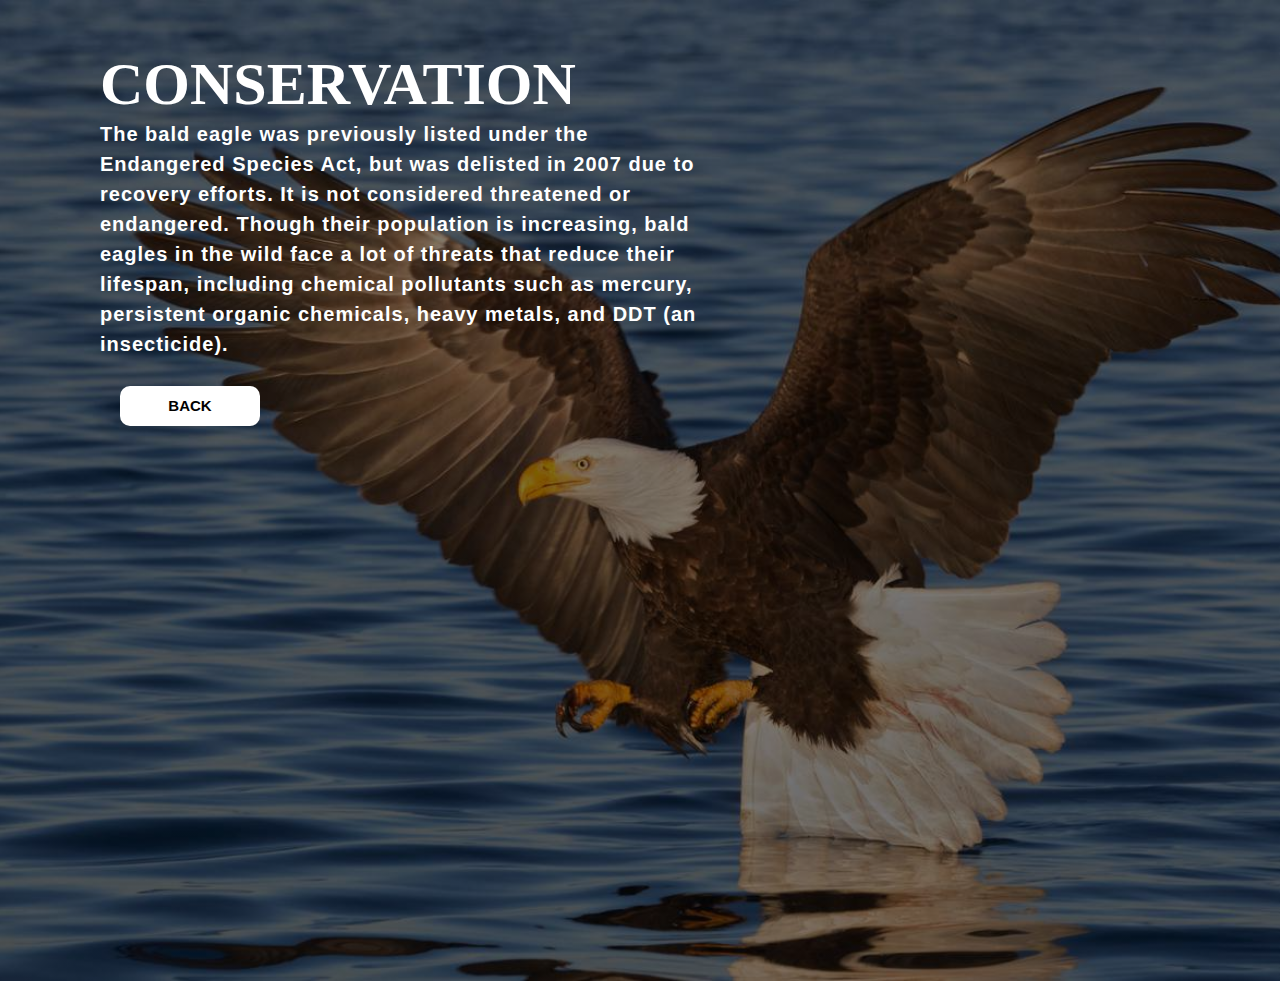
==== conservation.html @ 1034f122 "Add files via upload" ====
<!DOCTYPE html>
<html lang="en">
<head>
    <title>my design</title>
    <link rel="stylesheet" href="style2.css">
</head>
<body>
    <div class="main">
        <div class="navbar">
            <div class="icon">
                <div class="description">
                    <h1>CONSERVATION</h1>
                    <p class="info">The bald eagle was previously listed under the Endangered Species Act, but was delisted in 2007 due to recovery efforts. It is not considered threatened or endangered. Though their population is increasing, bald eagles in the wild face a lot of threats that reduce their lifespan, including chemical pollutants such as mercury, persistent organic chemicals, heavy metals, and DDT (an insecticide).

                    </p>
                        <a href="index.html">
                            <button class="bt">BACK</button></a>
                </div>
            </div>
        </div>
    </div>
</body>
</html>
---- style2.css ----
*{
    margin: 0;
    padding: 0;

}

.main{
    width: 100%;
    background: linear-gradient(to top, rgba(0,0,0,0.5)50%, rgba(0,0,0,0.5)50%), url(2.jpg);
    background-position: center;
    background-size: cover;
    height: 109vh;
}
.description{
    width: 600px;
    height: 250px;
    margin:none;
    color: white;
    position:relative;
    font-size: 30px;
    padding-left: 100px;
    padding-top: 50px;

    
}

.description .info{
    padding-left: 0px;
    padding-bottom: 25px;
    font-family: Arial;
    letter-spacing: 1px;
    line-height: 30px;
    font-weight: bold;
    font-size: 20px;
}

.description .bt{
    width: 140px;
    height: 40px;
    background: white;
    border: none;
    margin-bottom: 10px;
    margin-left: 20px;
    font-size: 15px;
    border-radius: 10px;
    cursor: pointer;
    font-weight: bold;
}
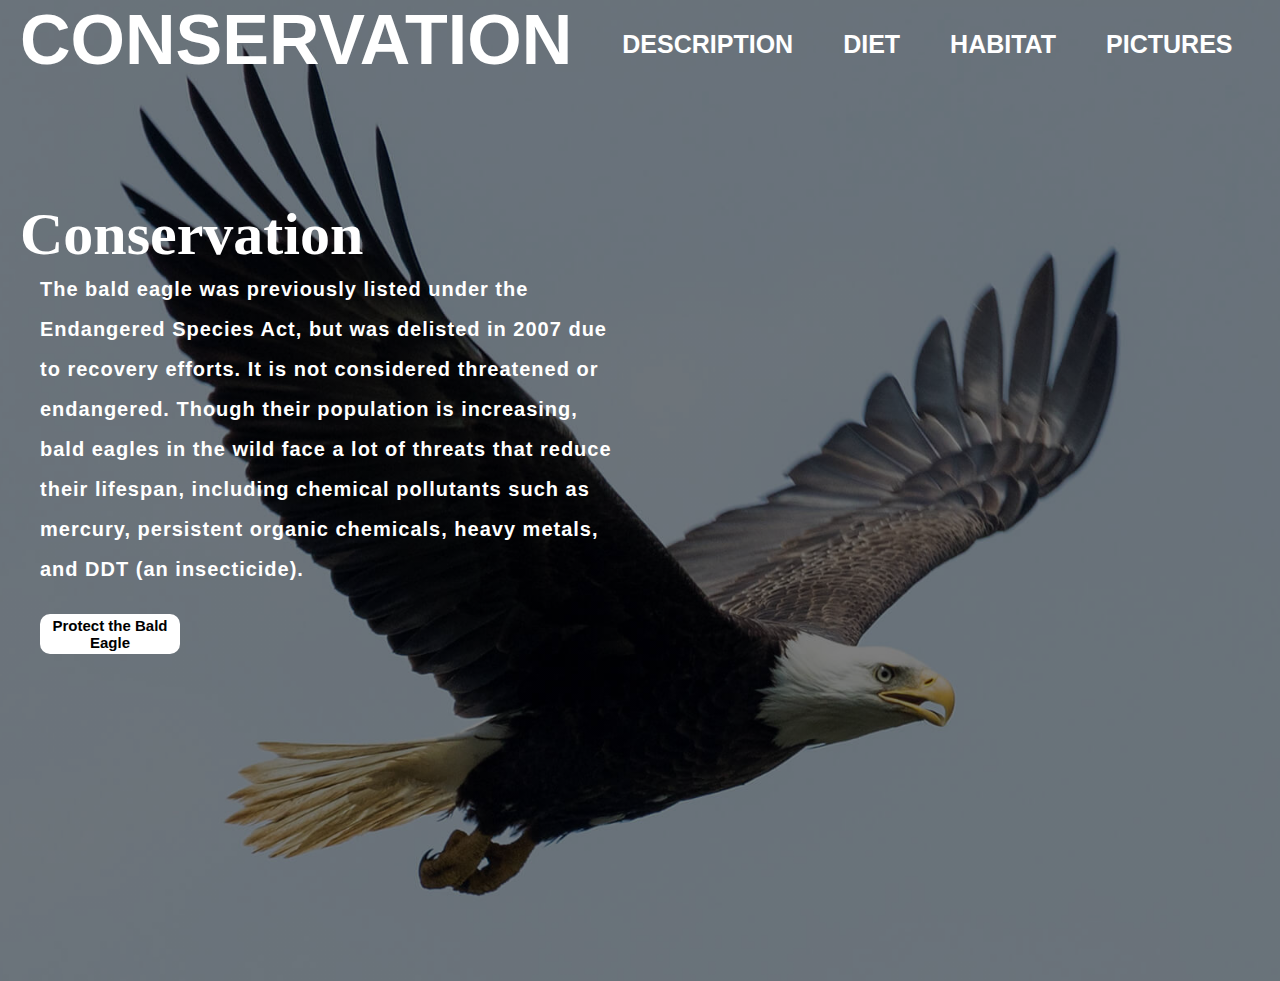
==== commit 61fa9220: "Add files via upload" ====
--- a/conservation.html
+++ b/conservation.html
@@ -1,23 +1,40 @@
 <!DOCTYPE html>
 <html lang="en">
 <head>
-    <title>my design</title>
-    <link rel="stylesheet" href="style2.css">
+  <meta charset="utf-8">
+  <meta http-equiv="X-UA-Compatible" content="IE=edge">
+  <title>Conservation of the bald eagle</title>
+  <link rel="icon" type="image/x-icon" href="logo.jpg">
+  <meta name="description" content="Bald eagle conservation">
+  <meta name="viewport" content="width=device-width, initial-scale=1">
+  <link rel="stylesheet" href="style.css">
 </head>
 <body>
     <div class="main">
         <div class="navbar">
             <div class="icon">
-                <div class="description">
-                    <h1>CONSERVATION</h1>
-                    <p class="info">The bald eagle was previously listed under the Endangered Species Act, but was delisted in 2007 due to recovery efforts. It is not considered threatened or endangered. Though their population is increasing, bald eagles in the wild face a lot of threats that reduce their lifespan, including chemical pollutants such as mercury, persistent organic chemicals, heavy metals, and DDT (an insecticide).
+                <h2 class="logo">CONSERVATION</h2>
+            </div>
 
-                    </p>
-                        <a href="index.html">
-                            <button class="bt">BACK</button></a>
-                </div>
+            <div class="menu">
+                <ul>
+                    <li><a href="description.html">DESCRIPTION</a></li>
+                    <li><a href="diet.html">DIET</a></li>
+                    <li><a href="habitat.html">HABITAT</a></li>
+                    <li><a href="pictures.html">PICTURES</a></li>
+                </ul>
             </div>
         </div>
-    </div>
+        <div>
+            <div class="description">
+                <h1>Conservation</h1>
+                <p class="slogan">The bald eagle was previously listed under the Endangered Species Act, but was delisted in 2007 due to recovery efforts. It is not considered threatened or endangered. Though their population is increasing, bald eagles in the wild face a lot of threats that reduce their lifespan, including chemical pollutants such as mercury, persistent organic chemicals, heavy metals, and DDT (an insecticide).
+                </p>
+                <form action="conservation.html" method="get">
+                    <button class="bt">Protect the Bald Eagle</button>
+                </form>
+            </div>
+        </div>
+    </div>         
 </body>
 </html>--- a/style.css
+++ b/style.css
@@ -0,0 +1,133 @@
+*{
+    margin: 0;
+    padding: 0;
+
+}
+
+.main{
+    width: 100%;
+    background: linear-gradient(to top, rgba(0,0,0,0.5)50%, rgba(0,0,0,0.5)50%), url(1.jpg);
+    background-position: center;
+    background-size: cover;
+    height: 109vh;
+}
+.navbar{
+    width: 1200px;
+    height: 200px;
+    margin: none;
+}
+
+.icon{
+    width: 200;
+    float:left;
+    height: 75;
+}
+
+.logo{
+    color: white;
+    padding-left: 20px;
+    font-size: 70px;
+    font-family: Arial, Helvetica, sans-serif;
+    padding-left: -20px;
+    float: right;
+
+}
+.menu{
+    width: 400px;
+    float: left;
+    height: 80px;
+
+}
+
+ul{
+    float: left;
+    display: flex;
+    justify-content: center;
+    align-items: center;
+}
+
+ul li{
+    list-style: none;
+    margin-left: 50px;
+    margin-top: 30px;
+    font-size: 25px;
+}
+
+ul li a{
+    text-decoration: none;
+    color: white;
+    font-family: Arial, Helvetica, sans-serif;
+    font-weight: bold;
+}
+
+ul li a:hover{
+    color: black;
+}
+
+.description{
+    width: 600px;
+    height: 250px;
+    margin: none;
+    color: white;
+    position:relative;
+    font-size: 30px;
+    padding-left: 20px;
+    
+}
+
+.description .slogan{
+    padding-left: 20px;
+    padding-bottom: 25px;
+    font-family: Arial, Helvetica, sans-serif;
+    letter-spacing: 1px;
+    line-height: 40px;
+    font-weight: bold;
+    font-size: 20px;
+}
+
+.description .bt{
+    width: 140px;
+    height: 40px;
+    background: white;
+    border: none;
+    margin-bottom: 10px;
+    margin-left: 20px;
+    font-size: 15px;
+    border-radius: 10px;
+    cursor: pointer;
+    font-weight: bold;
+}
+ 
+.column {
+    float: left;
+    width: 50%;
+  }
+  
+  /* Clear floats after the columns */
+  .row:after {
+    content: "";
+    display: table;
+    clear: both;
+    padding: 3rem;
+  }
+
+
+  .center {
+    display: block;
+    margin-left: auto;
+    margin-right: 5rem;
+    height: 200px;
+  }
+
+  @media screen and (max-width: 1200px) {
+    .column {
+      width: 100%;
+    }
+  }
+  
+  @media print {
+    .navbar, .bt {display: none !important;}
+    .pagebreak { page-break-before: always; } /* page-break-after works, as well */
+
+}
+  